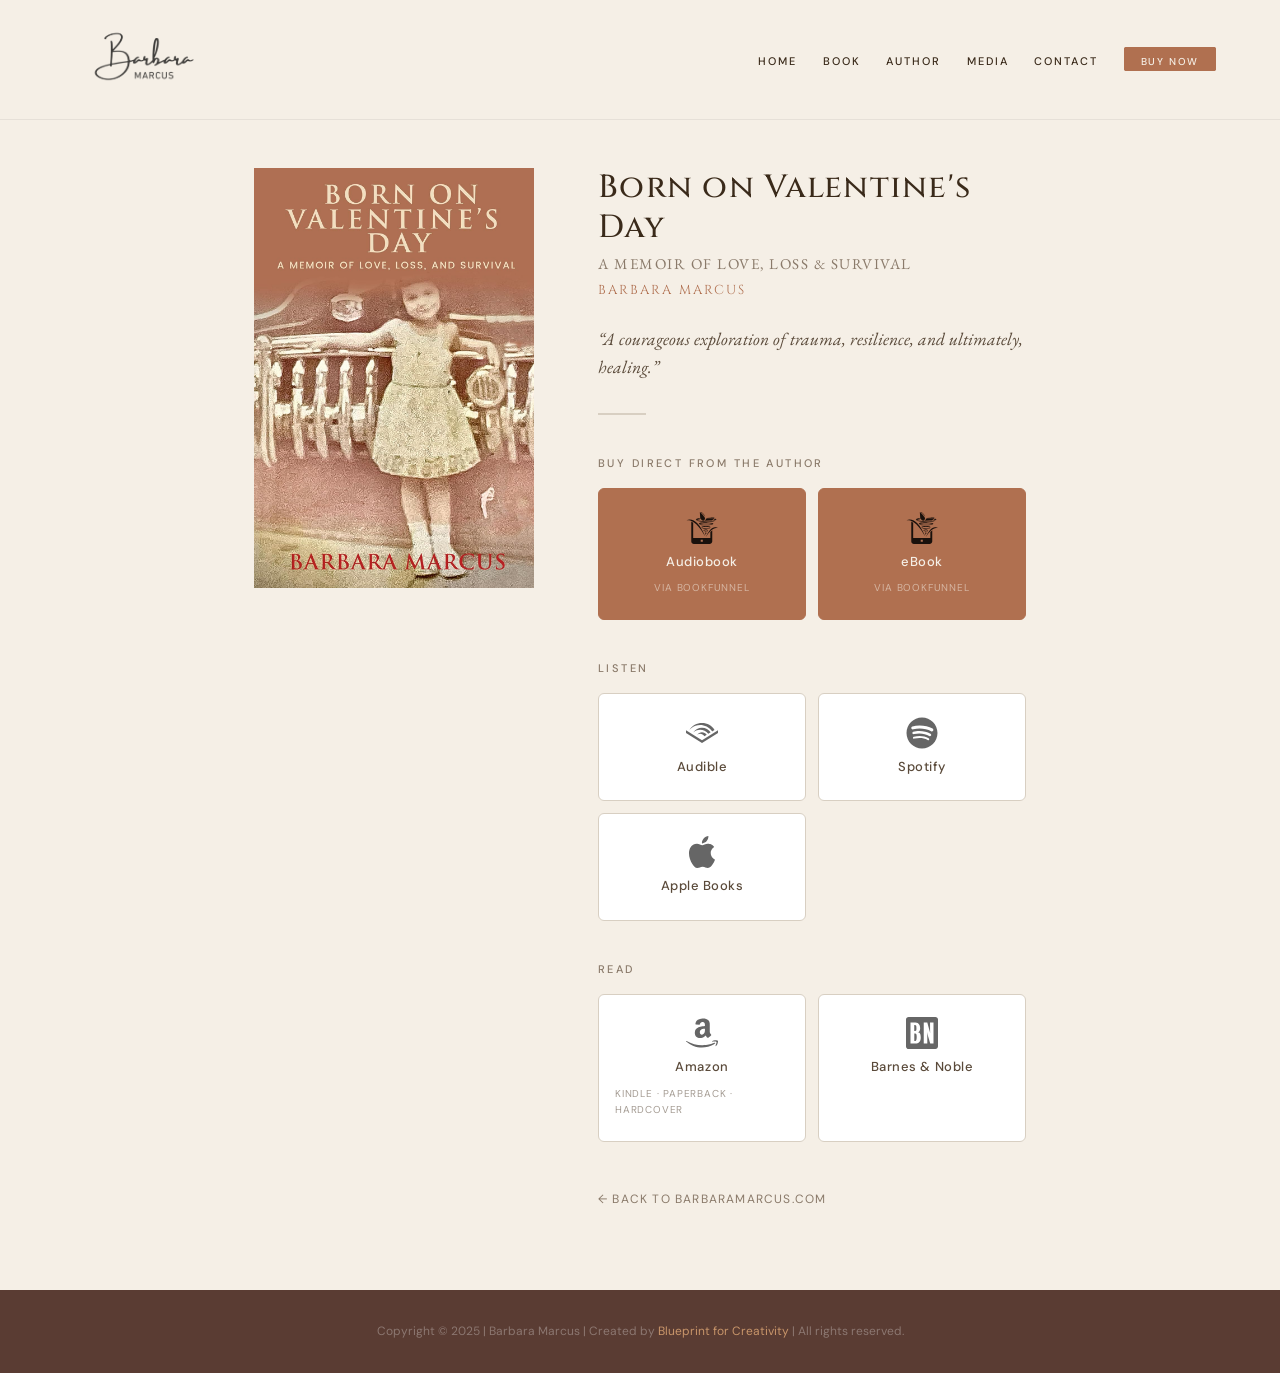
==== buy.html @ 0b438ce6 "Initial commit: Barbara Marcus static site rebuild Clean static HTML/CSS site for barbaramarcus.com." ====
<!DOCTYPE html>
<html lang="en">
<head>
  <meta charset="UTF-8" />
  <meta name="viewport" content="width=device-width, initial-scale=1.0" />
  <title>Buy the Book | Barbara Marcus</title>
  <meta name="description" content="Born on Valentine's Day by Barbara Marcus. Available as audiobook, ebook, hardcover, and paperback." />
  <meta property="og:title" content="Born on Valentine's Day by Barbara Marcus" />
  <meta property="og:description" content="A courageous exploration of trauma, resilience, and ultimately, healing." />
  <meta property="og:type" content="book" />
  <link rel="stylesheet" href="css/style.css" />
</head>
<body>

  <nav class="site-nav scrolled" id="site-nav">
    <a href="index.html" class="nav-logo"><img src="assets/images/logo.png" alt="Barbara Marcus" /></a>
    <button class="nav-toggle" aria-label="Toggle menu" onclick="this.parentElement.querySelector('.nav-links').classList.toggle('open')">
      <span></span><span></span><span></span>
    </button>
    <ul class="nav-links">
      <li><a href="index.html">Home</a></li>
      <li><a href="book.html">Book</a></li>
      <li><a href="author.html">Author</a></li>
      <li><a href="media.html">Media</a></li>
      <li><a href="contact.html">Contact</a></li>
      <li><a href="buy.html" class="nav-cta primary-cta active">Buy Now</a></li>
    </ul>
  </nav>

  <main class="offset-nav">

    <div class="buy-layout">
      <div class="buy-cover">
        <img src="assets/images/bovd_cover.jpg" alt="Born on Valentine's Day book cover" />
      </div>
      <div class="buy-content">

        <h1 class="buy-title">Born on Valentine's Day</h1>
        <p class="buy-subtitle">A Memoir of Love, Loss &amp; Survival</p>
        <p class="buy-author">Barbara Marcus</p>

        <p class="buy-hook">&ldquo;A courageous exploration of trauma, resilience, and ultimately, healing.&rdquo;</p>

        <div class="rule"></div>

        <!-- DIRECT PURCHASE via BookFunnel -->
        <p class="buy-section-label">Buy Direct from the Author</p>
        <div class="buy-options">
          <a href="https://payhip.com/b/1RtN9" target="_blank" rel="noopener" class="buy-option featured">
            <img src="assets/svgs/funnel.svg" alt="BookFunnel" class="buy-icon" />
            <span class="buy-option-name">Audiobook</span>
            <span class="buy-option-format">via BookFunnel</span>
          </a>
          <a href="https://payhip.com/b/C0Z9F" target="_blank" rel="noopener" class="buy-option featured">
            <img src="assets/svgs/funnel.svg" alt="BookFunnel" class="buy-icon" />
            <span class="buy-option-name">eBook</span>
            <span class="buy-option-format">via BookFunnel</span>
          </a>
        </div>

        <!-- LISTEN -->
        <p class="buy-section-label">Listen</p>
        <div class="buy-options">
          <a href="https://www.audible.com/pd/Born-on-Valentines-Day-Audiobook/B0GVG921SR" target="_blank" rel="noopener" class="buy-option">
            <img src="assets/svgs/audible.svg" alt="Audible" class="buy-icon" />
            <span class="buy-option-name">Audible</span>
          </a>
          <a href="https://open.spotify.com/show/7BLxR8kh9rBhhVgUTc8d2j" target="_blank" rel="noopener" class="buy-option">
            <img src="assets/svgs/spotify.svg" alt="Spotify" class="buy-icon" />
            <span class="buy-option-name">Spotify</span>
          </a>
          <a href="https://books.apple.com/us/audiobook/born-on-valentines-day-a-memoir-of-love-loss-and-survival/id1885068612" target="_blank" rel="noopener" class="buy-option">
            <img src="assets/svgs/apple.svg" alt="Apple Books" class="buy-icon" />
            <span class="buy-option-name">Apple Books</span>
          </a>
        </div>

        <!-- READ -->
        <p class="buy-section-label">Read</p>
        <div class="buy-options">
          <a href="https://a.co/d/0d8XwXmH" target="_blank" rel="noopener" class="buy-option">
            <img src="assets/svgs/amazon.svg" alt="Amazon" class="buy-icon" />
            <span class="buy-option-name">Amazon</span>
            <span class="buy-option-format">Kindle &middot; Paperback &middot; Hardcover</span>
          </a>
          <a href="https://www.barnesandnoble.com/w/born-on-valentines-day-barbara-marcus/1148665349?ean=9798892287142" target="_blank" rel="noopener" class="buy-option">
            <img src="assets/svgs/barnesandnoble.svg" alt="Barnes &amp; Noble" class="buy-icon" />
            <span class="buy-option-name">Barnes &amp; Noble</span>
          </a>
        </div>

        <a href="index.html" class="buy-back">&larr; Back to barbaramarcus.com</a>

      </div>
    </div>

  </main>

  <footer class="site-footer">
    <p class="footer-copy">Copyright &copy; 2025 | Barbara Marcus | Created by <a href="https://atmarcus.net/#consulting" target="_blank" rel="noopener">Blueprint for Creativity</a> | All rights reserved.</p>
  </footer>

<script src="js/main.js"></script>
</body>
</html>
---- css/style.css ----
/* ============================================================
   Barbara Marcus — Born on Valentine's Day
   Redesigned static site
   ============================================================ */

/* ---------- Fonts ---------- */
@import url('https://fonts.googleapis.com/css2?family=Cinzel:wght@400;500;600;700&family=EB+Garamond:ital,wght@0,400;0,500;1,400&family=DM+Sans:wght@300;400;500&display=swap');

/* ---------- Reset ---------- */
*, *::before, *::after { box-sizing: border-box; margin: 0; padding: 0; }

:root {
  --cream:     #f5efe6;
  --cream-warm:#ebe6dd;
  --warm:      #f2e3d5;
  --warm-lt:   #f2eae7;
  --terra:     #b07050;
  --terra-dk:  #8a5538;
  --terra-lt:  #c8956a;
  --brown-dk:  #5a3c33;
  --ink:       #3a2a1a;
  --ink-lt:    #5a4a3a;
  --ink-muted: #8a7a6a;
  --rule:      #d8cfc2;
  --gold:      #e8c8a8;
  --white:     #ffffff;
  --nav-h:     120px;

  --heading:   'Cinzel', Georgia, serif;
  --serif:     'EB Garamond', Georgia, serif;
  --sans:      'DM Sans', -apple-system, Helvetica, Arial, sans-serif;
  --impact:    'Cinzel', Georgia, serif;
}

html { scroll-behavior: smooth; }

body {
  font-family: var(--sans);
  background: var(--cream);
  color: var(--ink);
  line-height: 1.6;
  font-size: 16px;
  -webkit-font-smoothing: antialiased;
}

img { max-width: 100%; height: auto; display: block; }
a   { color: inherit; text-decoration: none; }

/* ---------- Typography ---------- */
h1, h2, h3, h4 {
  font-family: var(--heading);
  line-height: 1.25;
  font-weight: 500;
  letter-spacing: 0.04em;
}

.eyebrow {
  font-family: var(--sans);
  font-size: 11px;
  font-weight: 500;
  letter-spacing: 0.22em;
  text-transform: uppercase;
  color: var(--ink-muted);
  margin-bottom: 0.6rem;
}

/* ---------- Nav ---------- */
.site-nav {
  position: fixed;
  top: 0; left: 0; right: 0;
  z-index: 100;
  height: var(--nav-h);
  background: transparent;
  display: flex;
  align-items: center;
  justify-content: space-between;
  padding: 0 5%;
  transition: background 0.35s, border-color 0.35s, transform 0.4s;
  border-bottom: 1px solid transparent;
}

.site-nav.scrolled {
  background: rgba(245, 239, 230, 0.97);
  backdrop-filter: blur(10px);
  -webkit-backdrop-filter: blur(10px);
  border-bottom: 1px solid rgba(0,0,0,0.06);
}

.site-nav.nav-hidden {
  transform: translateY(-100%);
}

.nav-logo img {
  height: 180px;
  width: auto;
  /* Default: dark version for light backgrounds */
  filter: brightness(0) opacity(0.75);
  transition: filter 0.5s ease;
}

.nav-links {
  display: flex;
  gap: 1.6rem;
  list-style: none;
  align-items: center;
  flex-wrap: nowrap;
  white-space: nowrap;
}

.nav-links a {
  font-family: var(--sans);
  font-size: 11px;
  font-weight: 500;
  letter-spacing: 0.18em;
  text-transform: uppercase;
  color: var(--ink);
  transition: color 0.2s;
  padding-bottom: 2px;
  border-bottom: 1.5px solid transparent;
}

.nav-links a:hover,
.nav-links a.active {
  color: var(--terra);
  border-color: var(--terra);
}

/* Nav over hero — white text */
.site-nav:not(.scrolled) .nav-links a {
  color: rgba(255,255,255,0.85);
}
.site-nav:not(.scrolled) .nav-links a:hover,
.site-nav:not(.scrolled) .nav-links a.active {
  color: #fff;
  border-color: rgba(255,255,255,0.6);
}
.site-nav:not(.scrolled) .nav-logo img {
  filter: brightness(0) invert(1) opacity(0.85);
}
.site-nav:not(.scrolled) .nav-cta {
  background: transparent !important;
  border-color: rgba(255,255,255,0.5) !important;
  color: rgba(255,255,255,0.9) !important;
}
.site-nav:not(.scrolled) .nav-cta:hover {
  background: var(--terra) !important;
  border-color: var(--terra) !important;
  color: #fff !important;
}
.site-nav:not(.scrolled) .nav-toggle span {
  background: #fff;
}

.nav-cta {
  color: var(--ink-lt) !important;
  padding: 7px 16px;
  border: 1.5px solid var(--rule) !important;
  border-radius: 2px;
  transition: all 0.2s !important;
  font-size: 10px !important;
  letter-spacing: 0.16em !important;
}
.nav-cta:hover {
  border-color: var(--terra) !important;
  color: var(--terra) !important;
}
.nav-cta.primary-cta {
  background: var(--terra) !important;
  border-color: var(--terra) !important;
  color: var(--cream) !important;
}
.nav-cta.primary-cta:hover {
  background: var(--terra-dk) !important;
  border-color: var(--terra-dk) !important;
}

/* Hamburger */
.nav-toggle {
  display: none;
  flex-direction: column;
  gap: 5px;
  cursor: pointer;
  background: none;
  border: none;
  padding: 4px;
}
.nav-toggle span {
  display: block;
  width: 22px;
  height: 1.5px;
  background: var(--ink);
  transition: all 0.3s;
}

/* ---------- Offset for inner pages ---------- */
main.offset-nav { padding-top: var(--nav-h); }

/* ---------- Buttons ---------- */
.btn {
  display: inline-flex;
  align-items: center;
  justify-content: center;
  gap: 8px;
  font-family: var(--sans);
  font-size: 13px;
  font-weight: 500;
  letter-spacing: 0.08em;
  text-transform: uppercase;
  padding: 13px 28px;
  border: 1.5px solid;
  border-radius: 2px;
  transition: all 0.2s;
  cursor: pointer;
}

.btn-primary {
  background: var(--terra);
  border-color: var(--terra);
  color: var(--cream);
}
.btn-primary:hover {
  background: var(--terra-dk);
  border-color: var(--terra-dk);
}

.btn-outline {
  background: transparent;
  border-color: var(--rule);
  color: var(--ink-lt);
}
.btn-outline:hover {
  border-color: var(--terra);
  color: var(--terra);
}

.btn-outline-white {
  background: transparent;
  border-color: rgba(255,255,255,0.5);
  color: rgba(255,255,255,0.9);
}
.btn-outline-white:hover {
  background: rgba(255,255,255,0.12);
  border-color: rgba(255,255,255,0.7);
}

/* ---------- Divider ---------- */
.rule {
  width: 48px;
  height: 1.5px;
  background: var(--rule);
  margin: 1rem 0;
}
.rule-center { margin-left: auto; margin-right: auto; }

/* ---------- HERO (Home) ---------- */
.hero {
  position: relative;
  min-height: 100vh;
  background: #1a1410;
  display: flex;
  align-items: center;
  padding: calc(var(--nav-h) + 2rem) 5% 4rem;
  overflow: hidden;
}

.hero-video {
  position: absolute;
  inset: 0;
  width: 100%;
  height: 100%;
  object-fit: cover;
  opacity: 0.5;
  z-index: 0;
}

.hero-overlay {
  position: absolute;
  inset: 0;
  background: linear-gradient(
    135deg,
    rgba(26,20,16,0.6) 0%,
    rgba(26,20,16,0.2) 50%,
    rgba(26,20,16,0.1) 100%
  );
  z-index: 1;
}

.hero-split {
  position: relative;
  z-index: 2;
  display: grid;
  grid-template-columns: 1fr 1fr;
  gap: 4rem;
  align-items: center;
  max-width: 1140px;
  margin: 0 auto;
  width: 100%;
}

.hero-text { text-align: left; }

.hero h1 {
  font-family: var(--impact);
  font-size: clamp(2.6rem, 6vw, 4rem);
  color: #fff;
  letter-spacing: 0.06em;
  text-transform: uppercase;
  line-height: 1.1;
  margin-bottom: 1rem;
  font-weight: 700;
  text-shadow: 2px 3px 8px rgba(176,112,80,0.45), 0 1px 3px rgba(0,0,0,0.3);
}

.hero-subtitle {
  font-family: var(--serif);
  font-size: clamp(1rem, 2vw, 1.35rem);
  color: rgba(255,255,255,0.75);
  letter-spacing: 0.1em;
  text-transform: uppercase;
  line-height: 1.6;
  font-weight: 400;
  margin-bottom: 2rem;
}

.hero-cover {
  display: flex;
  justify-content: center;
  align-items: center;
}

.hero-cover img {
  max-height: 70vh;
  width: auto;
  max-width: 100%;
  filter: drop-shadow(8px 16px 40px rgba(0,0,0,0.45));
}

.hero-btns {
  display: flex;
  gap: 12px;
  flex-wrap: wrap;
}

/* ---------- Section base ---------- */
.section {
  padding: 5rem 5%;
}

.section-header {
  text-align: center;
  max-width: 600px;
  margin: 0 auto 3.5rem;
}
.section-header h2 {
  font-size: clamp(1.5rem, 3vw, 2rem);
  margin-bottom: 0.8rem;
}
.section-header p {
  color: var(--ink-muted);
  font-size: 0.95rem;
}

/* ---------- Voice/Themes Cards ---------- */
.feature-cards {
  display: grid;
  grid-template-columns: repeat(2, 1fr);
  gap: 1.5rem;
  max-width: 860px;
  margin: 0 auto;
}

.feature-card {
  background: var(--cream-warm);
  border: 1px solid var(--rule);
  border-radius: 6px;
  padding: 2.5rem 2rem 2rem;
}

.feature-card h3 {
  font-family: var(--sans);
  font-size: 1rem;
  font-weight: 500;
  letter-spacing: 0;
  margin-bottom: 0.6rem;
  color: var(--ink);
}

.feature-card p {
  font-size: 0.92rem;
  color: var(--ink-muted);
  line-height: 1.65;
}

/* ---------- About the Book (Home — dark) ---------- */
.about-section {
  background: var(--brown-dk);
  padding: 5rem 5%;
}

.about-split {
  display: grid;
  grid-template-columns: 1.3fr 1fr;
  gap: 4rem;
  align-items: start;
  max-width: 1060px;
  margin: 0 auto;
}

.about-text h2 {
  font-family: var(--impact);
  font-size: clamp(1.8rem, 4vw, 2.6rem);
  color: #fff;
  margin-bottom: 1.2rem;
  letter-spacing: 0.06em;
  text-transform: uppercase;
  font-weight: 700;
  text-shadow: 3px 4px 0 rgba(0,0,0,0.4);
}

.about-text p {
  color: rgba(255,255,255,0.72);
  font-size: 0.92rem;
  line-height: 1.8;
  margin-bottom: 1rem;
}

.about-card {
  background: var(--white);
  border-radius: 4px;
  padding: 1.8rem;
  text-align: center;
  box-shadow: 0 8px 30px rgba(0,0,0,0.15);
}

.about-card img {
  max-width: 280px;
  margin: 0 auto 1.2rem;
  border-radius: 0;
}

.about-card-label {
  font-family: var(--sans);
  font-size: 0.82rem;
  color: var(--ink-lt);
  line-height: 1.45;
  font-weight: 400;
}

/* ---------- Available / Retailers ---------- */
.available {
  text-align: center;
  padding: 3.5rem 5%;
  background: var(--cream-warm);
  border-top: 1px solid var(--rule);
  border-bottom: 1px solid var(--rule);
}
.available h2 {
  font-family: var(--sans);
  font-size: 11px;
  letter-spacing: 0.22em;
  text-transform: uppercase;
  color: var(--ink-muted);
  margin-bottom: 1.5rem;
  font-weight: 500;
}
.retailers {
  display: flex;
  justify-content: center;
  gap: 1.5rem;
  flex-wrap: wrap;
  align-items: center;
}
.retailer-link img {
  height: 36px;
  width: auto;
  opacity: 0.6;
  transition: opacity 0.2s;
}
.retailer-link:hover img { opacity: 1; }

/* ---------- About Barbara (Home) ---------- */
.author-strip {
  display: grid;
  grid-template-columns: 1fr 1.3fr;
  gap: 4rem;
  align-items: center;
  max-width: 1060px;
  margin: 0 auto;
}

.author-strip-img img {
  border-radius: 4px;
  box-shadow: 8px 8px 30px rgba(0,0,0,0.08);
  /* The source image is a frame mockup with large white borders — scale up and clip */
  transform: scale(1.35);
  transform-origin: center center;
}
.author-strip-img {
  overflow: hidden;
  border-radius: 4px;
}

.author-strip-text h2 {
  font-size: clamp(1.5rem, 3vw, 2rem);
  margin-bottom: 1rem;
}
.author-strip-text p {
  color: var(--ink-muted);
  font-size: 0.92rem;
  margin-bottom: 1rem;
  line-height: 1.8;
}

/* ---------- Contact Strip ---------- */
.contact-strip {
  text-align: center;
  padding: 5rem 5%;
  background: var(--cream);
}
.contact-strip h2 {
  font-size: clamp(1.5rem, 3vw, 2rem);
  margin-bottom: 0.8rem;
}
.contact-strip p {
  color: var(--ink-muted);
  max-width: 440px;
  margin: 0 auto 1.8rem;
  font-size: 0.92rem;
}

/* ---------- Pull Quote ---------- */
.pull-quote {
  font-family: var(--serif);
  font-style: italic;
  font-size: clamp(1.15rem, 2vw, 1.5rem);
  color: var(--terra);
  line-height: 1.55;
  text-align: center;
  padding: 3.5rem 5%;
  max-width: 700px;
  margin: 0 auto;
}

/* ---------- BUY PAGE ---------- */
.buy-layout {
  display: grid;
  grid-template-columns: 280px 1fr;
  gap: 4rem;
  align-items: start;
  max-width: 900px;
  margin: 0 auto;
  padding: 3rem 5% 5rem;
}

.buy-cover {
  position: sticky;
  top: calc(var(--nav-h) + 2rem);
}
.buy-cover img {
  width: 100%;
  border-radius: 0;
}

.buy-content {
  text-align: left;
}

.buy-title {
  font-family: var(--heading);
  font-weight: 500;
  font-size: clamp(1.5rem, 3vw, 2rem);
  color: var(--ink);
  letter-spacing: 0.04em;
  margin-bottom: 4px;
}
.buy-subtitle {
  font-family: var(--serif);
  font-size: 15px;
  letter-spacing: 0.1em;
  text-transform: uppercase;
  color: var(--ink-muted);
  margin-bottom: 4px;
}
.buy-author {
  font-family: var(--heading);
  font-weight: 400;
  font-size: 13px;
  letter-spacing: 0.16em;
  text-transform: uppercase;
  color: var(--terra);
  margin-bottom: 1.5rem;
}

.buy-hook {
  font-family: var(--serif);
  font-style: italic;
  font-size: 1.1rem;
  line-height: 1.6;
  color: var(--ink-lt);
  margin-bottom: 2rem;
}

.buy-section-label {
  font-family: var(--sans);
  font-size: 11px;
  font-weight: 500;
  letter-spacing: 0.22em;
  text-transform: uppercase;
  color: var(--ink-muted);
  margin-bottom: 1rem;
  margin-top: 2.5rem;
}
.buy-section-label:first-of-type { margin-top: 0; }

.buy-options {
  display: grid;
  grid-template-columns: repeat(auto-fill, minmax(160px, 1fr));
  gap: 12px;
}

.buy-option {
  display: flex;
  flex-direction: column;
  align-items: center;
  gap: 8px;
  padding: 1.4rem 1rem;
  border: 1.5px solid var(--rule);
  border-radius: 6px;
  text-decoration: none;
  color: var(--ink-lt);
  transition: all 0.25s;
  background: var(--white);
}
.buy-option:hover {
  border-color: var(--terra);
  color: var(--terra);
  box-shadow: 0 4px 16px rgba(176,112,80,0.1);
  transform: translateY(-2px);
}
.buy-option.featured {
  background: var(--terra);
  border-color: var(--terra);
  color: var(--cream);
}
.buy-option.featured:hover {
  background: var(--terra-dk);
  border-color: var(--terra-dk);
  color: var(--cream);
  box-shadow: 0 4px 16px rgba(176,112,80,0.2);
}

.buy-option svg,
.buy-icon {
  width: 32px;
  height: 32px;
  flex-shrink: 0;
}

/* SVGs are white fill — darken them on light cards */
.buy-icon {
  filter: brightness(0) opacity(0.6);
  transition: filter 0.2s;
}
.buy-option:hover .buy-icon {
  filter: brightness(0) saturate(100%) invert(39%) sepia(30%) saturate(700%) hue-rotate(345deg) opacity(0.9);
}

/* On featured (brown) cards, keep icons white */
.buy-option.featured .buy-icon {
  filter: none;
  opacity: 0.85;
}
.buy-option.featured:hover .buy-icon {
  filter: none;
  opacity: 1;
}

.buy-option-name {
  font-family: var(--sans);
  font-size: 13px;
  font-weight: 500;
  letter-spacing: 0.04em;
}
.buy-option-format {
  font-size: 10px;
  letter-spacing: 0.08em;
  text-transform: uppercase;
  opacity: 0.55;
}

.buy-back {
  display: inline-flex;
  align-items: center;
  gap: 6px;
  font-size: 12px;
  letter-spacing: 0.1em;
  text-transform: uppercase;
  color: var(--ink-muted);
  margin-top: 3rem;
  transition: color 0.2s;
}
.buy-back:hover { color: var(--terra); }

/* ---------- REVIEWS ---------- */
.reviews {
  max-width: 800px;
  margin: 0 auto;
}

.review {
  padding: 2rem 0;
  border-bottom: 1px solid var(--rule);
}
.review:last-child { border-bottom: none; }

.review-header {
  display: flex;
  align-items: center;
  gap: 0.8rem;
  margin-bottom: 0.6rem;
}
.review-avatar {
  width: 36px;
  height: 36px;
  border-radius: 50%;
  background: var(--terra);
  color: var(--cream);
  display: flex;
  align-items: center;
  justify-content: center;
  font-family: var(--sans);
  font-size: 14px;
  font-weight: 500;
  flex-shrink: 0;
}
.review-name {
  font-family: var(--sans);
  font-size: 0.88rem;
  font-weight: 500;
  color: var(--ink);
}
.review-stars {
  color: var(--terra-lt);
  font-size: 0.85rem;
  letter-spacing: 2px;
}

.review-title {
  font-family: var(--serif);
  font-size: 1.05rem;
  font-weight: 500;
  color: var(--ink);
  margin-bottom: 0.4rem;
  font-style: italic;
}

.review-body {
  font-size: 0.9rem;
  color: var(--ink-muted);
  line-height: 1.7;
}

.review-meta {
  font-size: 0.75rem;
  color: var(--ink-muted);
  opacity: 0.6;
  margin-top: 0.5rem;
}

/* ---------- BOOK PAGE ---------- */
.book-hero {
  background: #1a1410;
  position: relative;
  padding: 9rem 5% 5rem;
  text-align: center;
  overflow: hidden;
}
.book-hero-video {
  position: absolute;
  inset: 0;
  width: 100%;
  height: 100%;
  object-fit: cover;
  opacity: 0.35;
  z-index: 0;
}
.book-hero-overlay {
  position: absolute;
  inset: 0;
  background: rgba(26,20,16,0.45);
  z-index: 1;
}
.book-hero-inner {
  position: relative;
  z-index: 2;
}
.book-hero .eyebrow { color: var(--gold); }
.book-hero h1 {
  font-size: clamp(1.6rem, 4vw, 2.6rem);
  color: #fff;
  letter-spacing: 0.35em;
}

.book-detail {
  display: grid;
  grid-template-columns: 1.3fr 1fr;
  gap: 4rem;
  align-items: start;
  max-width: 1060px;
  margin: 0 auto;
  padding: 5rem 5%;
}
.book-detail-reversed {
  grid-template-columns: 1.3fr 1fr;
}
.book-cover img {
  border-radius: 0;
}
.book-info h2 {
  font-size: clamp(1.4rem, 2.5vw, 1.8rem);
  margin-bottom: 0.4rem;
}
.book-meta {
  display: flex;
  gap: 1.2rem;
  margin: 0.8rem 0 1.2rem;
  flex-wrap: wrap;
}
.book-meta span {
  font-family: var(--sans);
  font-size: 11px;
  font-weight: 500;
  letter-spacing: 0.12em;
  text-transform: uppercase;
  color: var(--ink-muted);
}
.book-meta span strong { color: var(--ink); }
.book-info p {
  color: var(--ink-muted);
  font-size: 0.92rem;
  margin-bottom: 1rem;
  line-height: 1.8;
}
.book-info .btn { margin-top: 0.4rem; }

/* Traits */
.traits {
  display: grid;
  grid-template-columns: repeat(auto-fit, minmax(200px, 1fr));
  gap: 1.5rem;
  max-width: 900px;
  margin: 0 auto;
  text-align: center;
}
.trait h3 {
  font-size: 1rem;
  font-style: italic;
  color: var(--terra);
  margin-bottom: 0.5rem;
  font-weight: 400;
}
.trait p { color: var(--ink-muted); font-size: 0.9rem; line-height: 1.7; }

/* ---------- AUTHOR PAGE ---------- */
.author-hero {
  background: var(--cream-warm);
  padding: 5rem 5% 1rem;
  text-align: center;
}
.author-hero h1 {
  font-size: clamp(1.6rem, 4vw, 2.6rem);
  letter-spacing: 0.25em;
  margin-bottom: 1.5rem;
}

.author-detail {
  display: grid;
  grid-template-columns: 1fr 1.3fr;
  gap: 4rem;
  align-items: start;
  max-width: 1060px;
  margin: 0 auto;
  padding: 5rem 5%;
}
.author-photo img {
  border-radius: 4px;
  box-shadow: 8px 8px 30px rgba(0,0,0,0.08);
  transform: scale(1.35);
  transform-origin: center center;
}
.author-photo {
  overflow: hidden;
  border-radius: 4px;
}
.author-bio h2 {
  font-size: clamp(1.4rem, 2.5vw, 1.8rem);
  margin-bottom: 1rem;
}
.author-bio p {
  color: var(--ink-muted);
  font-size: 0.92rem;
  margin-bottom: 1rem;
  line-height: 1.85;
}

/* Roles */
.role-list {
  display: grid;
  gap: 1.2rem;
  text-align: left;
}
.role-item {
  display: flex;
  gap: 1.2rem;
  align-items: flex-start;
}
.role-bar {
  flex-shrink: 0;
  width: 2px;
  background: var(--terra);
  border-radius: 1px;
  min-height: 36px;
  align-self: stretch;
}
.role-item h3 {
  font-size: 0.95rem;
  margin-bottom: 0.25rem;
  font-style: italic;
  color: var(--terra);
  font-weight: 400;
}
.role-item p {
  color: var(--ink-muted);
  font-size: 0.9rem;
  line-height: 1.75;
}

/* ---------- MEDIA PAGE ---------- */
.page-hero {
  background: #1a1410;
  position: relative;
  padding: 8rem 5% 4rem;
  text-align: center;
  overflow: hidden;
}
.page-hero-video {
  position: absolute;
  inset: 0;
  width: 100%;
  height: 100%;
  object-fit: cover;
  opacity: 0.35;
  z-index: 0;
}
.page-hero-overlay {
  position: absolute;
  inset: 0;
  background: rgba(26,20,16,0.45);
  z-index: 1;
}
.page-hero-inner {
  position: relative;
  z-index: 2;
}
.page-hero .eyebrow { color: var(--gold); }
.page-hero h1 {
  font-size: clamp(1.6rem, 4vw, 2.6rem);
  color: #fff;
  letter-spacing: 0.25em;
}

.media-grid {
  max-width: 1060px;
  margin: 0 auto;
}

.media-feature {
  display: grid;
  grid-template-columns: 1.1fr 1fr;
  gap: 3.5rem;
  align-items: center;
  padding: 4rem 0;
  border-bottom: 1px solid var(--rule);
}
.media-feature:last-child { border-bottom: none; }
.media-feature.reverse { direction: rtl; }
.media-feature.reverse > * { direction: ltr; }

.media-feature-img img {
  border-radius: 4px;
  box-shadow: 4px 4px 20px rgba(0,0,0,0.08);
  width: 100%;
}
.media-feature-txt .eyebrow { margin-bottom: 0.4rem; }
.media-feature-txt h2 {
  font-size: clamp(1.2rem, 2vw, 1.6rem);
  margin-bottom: 0.8rem;
}
.media-feature-txt p {
  color: var(--ink-muted);
  font-size: 0.9rem;
  line-height: 1.8;
  margin-bottom: 1rem;
}

/* Slideshow */
.slideshow {
  position: relative;
  max-width: 500px;
  margin: 0 auto;
  overflow: hidden;
  border-radius: 4px;
  box-shadow: 0 4px 20px rgba(0,0,0,0.12);
}
.slideshow-track {
  display: flex;
  transition: transform 0.5s ease;
}
.slideshow-track img {
  min-width: 100%;
  height: auto;
  object-fit: cover;
}
.slide-btn {
  position: absolute;
  top: 50%;
  transform: translateY(-50%);
  background: rgba(0,0,0,0.4);
  color: #fff;
  border: none;
  width: 40px;
  height: 40px;
  border-radius: 50%;
  font-size: 1.1rem;
  cursor: pointer;
  z-index: 2;
  display: flex;
  align-items: center;
  justify-content: center;
  transition: background 0.2s;
}
.slide-btn:hover { background: rgba(0,0,0,0.65); }
.slide-prev { left: 10px; }
.slide-next { right: 10px; }

/* Video placeholder */
.video-wrap {
  position: relative;
  padding-bottom: 56.25%;
  height: 0;
  overflow: hidden;
  border-radius: 4px;
  box-shadow: 0 4px 20px rgba(0,0,0,0.15);
}
.video-placeholder {
  position: absolute;
  inset: 0;
  background: #1a1410;
  display: flex;
  align-items: center;
  justify-content: center;
  flex-direction: column;
  gap: 0.8rem;
}
.video-placeholder svg { opacity: 0.4; }
.video-placeholder p {
  color: rgba(255,255,255,0.35);
  font-size: 11px;
  letter-spacing: 0.12em;
  text-transform: uppercase;
  text-align: center;
  padding: 0 1.5rem;
}

/* ---------- CONTACT PAGE ---------- */
.contact-page {
  display: grid;
  grid-template-columns: 1fr 1fr;
  gap: 4rem;
  align-items: start;
  max-width: 1000px;
  margin: 0 auto;
  padding: 5rem 5%;
}
.contact-intro h2 {
  font-size: clamp(1.4rem, 2.5vw, 1.8rem);
  margin-bottom: 1rem;
}
.contact-intro p {
  color: var(--ink-muted);
  font-size: 0.92rem;
  line-height: 1.8;
  margin-bottom: 1rem;
}

.contact-info-item {
  display: flex;
  align-items: center;
  gap: 0.8rem;
  margin-bottom: 0.8rem;
}
.contact-icon {
  width: 34px;
  height: 34px;
  background: var(--terra);
  border-radius: 50%;
  display: flex;
  align-items: center;
  justify-content: center;
  flex-shrink: 0;
}
.contact-info-item span {
  font-size: 0.85rem;
  color: var(--ink-muted);
}

.contact-form {
  background: var(--white);
  padding: 2rem;
  border-radius: 4px;
  box-shadow: 0 4px 20px rgba(0,0,0,0.05);
}
.form-group { margin-bottom: 1.2rem; }
.form-group label {
  display: block;
  font-size: 11px;
  font-weight: 500;
  letter-spacing: 0.12em;
  text-transform: uppercase;
  color: var(--ink-muted);
  margin-bottom: 0.35rem;
}
.form-group input,
.form-group textarea {
  width: 100%;
  border: 1px solid var(--rule);
  border-radius: 2px;
  padding: 10px 12px;
  font-family: var(--sans);
  font-size: 14px;
  color: var(--ink);
  background: var(--cream);
  outline: none;
  transition: border-color 0.2s;
}
.form-group input:focus,
.form-group textarea:focus {
  border-color: var(--terra);
  background: var(--white);
}
.form-group textarea {
  resize: vertical;
  min-height: 110px;
}
.form-submit { width: 100%; }

/* ---------- Flower accent ---------- */
.flower-accent {
  display: flex;
  justify-content: center;
  margin: 1.5rem 0;
}
.flower-accent img {
  width: 140px;
  height: auto;
}

/* ---------- Footer ---------- */
.site-footer {
  background: var(--brown-dk);
  padding: 2rem 5%;
  text-align: center;
}
.footer-copy {
  font-size: 12px;
  color: rgba(255,255,255,0.3);
}
.footer-copy a {
  color: var(--terra-lt);
  transition: color 0.2s;
}
.footer-copy a:hover { color: var(--gold); }

/* ---------- Scroll Animations ---------- */
.fly-in {
  opacity: 0;
  transform: translateY(30px);
  transition: opacity 0.7s cubic-bezier(0.645, 0.045, 0.355, 1),
              transform 0.7s cubic-bezier(0.645, 0.045, 0.355, 1);
}
.fly-in-left {
  opacity: 0;
  transform: translateX(-40px);
  transition: opacity 0.8s cubic-bezier(0.645, 0.045, 0.355, 1),
              transform 0.8s cubic-bezier(0.645, 0.045, 0.355, 1);
}
.fly-in-right {
  opacity: 0;
  transform: translateX(40px);
  transition: opacity 0.8s cubic-bezier(0.645, 0.045, 0.355, 1),
              transform 0.8s cubic-bezier(0.645, 0.045, 0.355, 1);
}
.fly-in.visible,
.fly-in-left.visible,
.fly-in-right.visible {
  opacity: 1;
  transform: translate(0, 0);
}
.fly-in.delay-1 { transition-delay: 0.12s; }
.fly-in.delay-2 { transition-delay: 0.24s; }
.fly-in.delay-3 { transition-delay: 0.36s; }

/* ---------- RESPONSIVE ---------- */
@media (max-width: 900px) {
  .hero-split,
  .about-split,
  .author-strip,
  .book-detail,
  .book-detail-reversed,
  .author-detail,
  .contact-page {
    grid-template-columns: 1fr;
    gap: 2.5rem;
  }

  .hero-text { text-align: center; }
  .hero-btns { justify-content: center; }
  .hero-cover img { max-height: 45vh; }

  .feature-cards { grid-template-columns: 1fr; }

  .media-feature {
    grid-template-columns: 1fr;
    gap: 2rem;
  }
  .media-feature.reverse { direction: ltr; }

  .buy-layout {
    grid-template-columns: 1fr;
    text-align: center;
  }
  .buy-cover {
    position: static;
    max-width: 220px;
    margin: 0 auto;
  }
  .buy-content { text-align: center; }
}

@media (max-width: 680px) {
  :root { --nav-h: 80px; }

  .nav-logo img { height: 100px; }

  .nav-links {
    display: none;
    flex-direction: column;
    background: var(--cream);
    position: absolute;
    top: 80px;
    left: 0;
    right: 0;
    padding: 1.2rem 5% 1.5rem;
    border-bottom: 1px solid var(--rule);
    gap: 1rem;
    box-shadow: 0 4px 16px rgba(0,0,0,0.06);
  }
  .nav-links.open { display: flex; }
  .nav-toggle { display: flex; }

  .site-nav:not(.scrolled) .nav-links a {
    color: var(--ink);
  }
  .site-nav:not(.scrolled) .nav-links {
    background: var(--cream);
  }

  .hero { min-height: auto; padding: 5rem 5% 3rem; }

  .section { padding: 3.5rem 5%; }
  .book-hero, .page-hero { padding: 5.5rem 5% 3rem; }

  .contact-form { padding: 1.5rem; }

  .footer-inner { gap: 1rem; }
  .footer-logo img { height: 48px; }
  .footer-links { gap: 1.2rem; }
}

@media (max-width: 420px) {
  .hero-btns { flex-direction: column; align-items: center; }
  .btn { padding: 11px 22px; }
  .buy-layout { padding: 28px 18px 40px; }
  .buy-cover { width: 160px; }
}
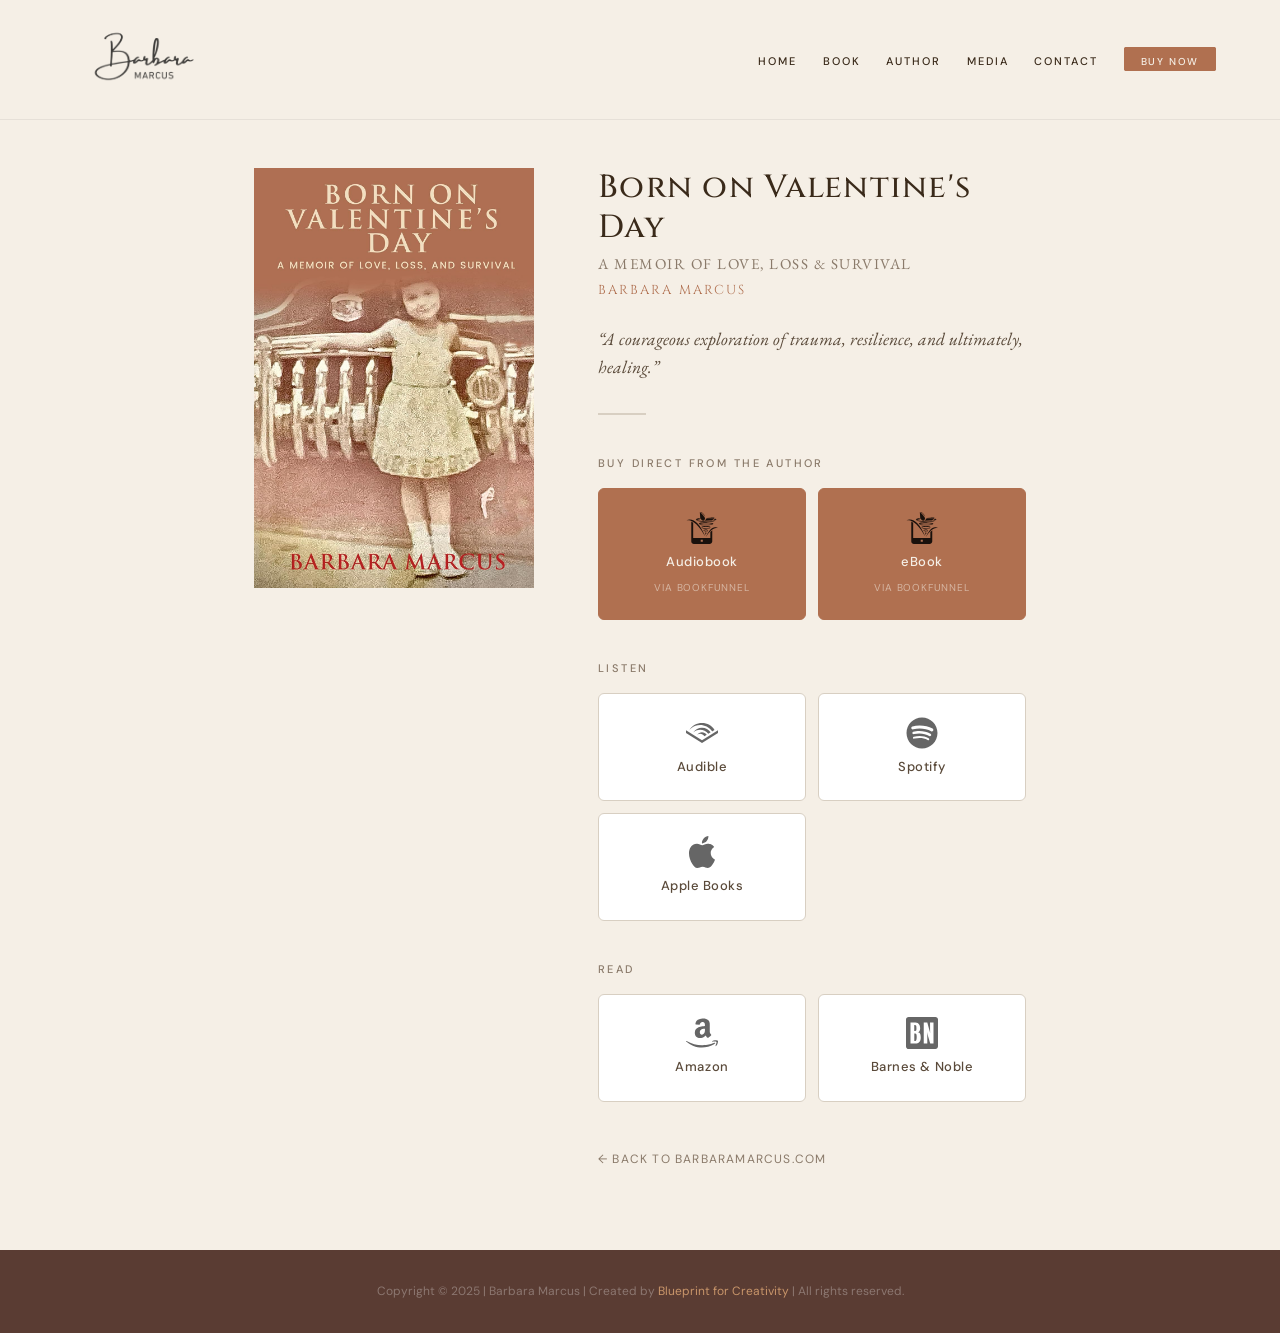
==== commit 11a90aa7: "Tally contact form, hero book bigger, buy page cleanup, quote styling - Replace custom form with Tal" ====
--- a/buy.html
+++ b/buy.html
@@ -81,7 +81,6 @@
           <a href="https://a.co/d/0d8XwXmH" target="_blank" rel="noopener" class="buy-option">
             <img src="assets/svgs/amazon.svg" alt="Amazon" class="buy-icon" />
             <span class="buy-option-name">Amazon</span>
-            <span class="buy-option-format">Kindle &middot; Paperback &middot; Hardcover</span>
           </a>
           <a href="https://www.barnesandnoble.com/w/born-on-valentines-day-barbara-marcus/1148665349?ean=9798892287142" target="_blank" rel="noopener" class="buy-option">
             <img src="assets/svgs/barnesandnoble.svg" alt="Barnes &amp; Noble" class="buy-icon" />
--- a/css/style.css
+++ b/css/style.css
@@ -329,9 +329,9 @@
 }
 
 .hero-cover img {
-  max-height: 70vh;
+  max-height: 88vh;
   width: auto;
-  max-width: 100%;
+  max-width: 125%;
   filter: drop-shadow(8px 16px 40px rgba(0,0,0,0.45));
 }
 
@@ -364,8 +364,8 @@
 .feature-cards {
   display: grid;
   grid-template-columns: repeat(2, 1fr);
-  gap: 1.5rem;
-  max-width: 860px;
+  gap: 3.5rem;
+  max-width: 620px;
   margin: 0 auto;
 }
 
@@ -373,7 +373,7 @@
   background: var(--cream-warm);
   border: 1px solid var(--rule);
   border-radius: 6px;
-  padding: 2.5rem 2rem 2rem;
+  padding: 3rem 2rem 2.5rem;
 }
 
 .feature-card h3 {
@@ -536,9 +536,10 @@
   color: var(--terra);
   line-height: 1.55;
   text-align: center;
-  padding: 3.5rem 5%;
+  padding: 2rem 5%;
   max-width: 700px;
   margin: 0 auto;
+  background: var(--cream-warm);
 }
 
 /* ---------- BUY PAGE ---------- */
@@ -614,7 +615,7 @@
 
 .buy-options {
   display: grid;
-  grid-template-columns: repeat(auto-fill, minmax(160px, 1fr));
+  grid-template-columns: repeat(auto-fill, minmax(140px, 1fr));
   gap: 12px;
 }
 
